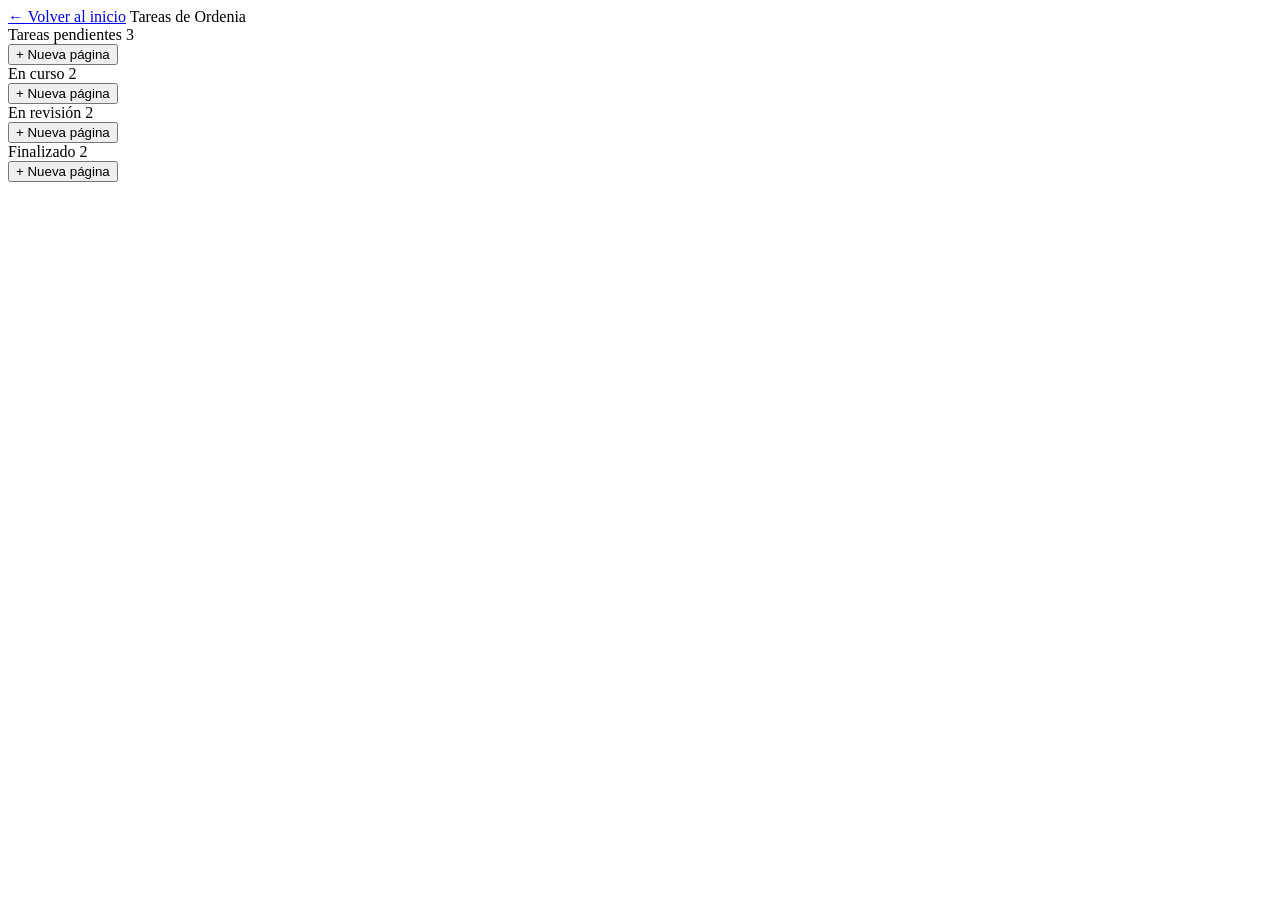
==== ordenar.html @ dc8abaaa "Add files via upload" ====
<!DOCTYPE html>
<html lang="es">
<head>
    <meta charset="UTF-8">
    <meta name="viewport" content="width=device-width, initial-scale=1.0">
    <link rel="stylesheet" href="./CSS/ordenia.css">
    <title>Ordenar - Ordenia</title>
</head>
<body class="ordenar-body">

    <nav class="nav-back">
        <a href="ordenia.html" class="btn-back">← Volver al inicio</a>
        <span class="board-title"> Tareas de Ordenia</span>
    </nav>

    <main class="kanban-container">
        
        <div class="kanban-column">
            <div class="column-header">
                <span class="dot purple"></span>
                <span class="column-title">Tareas pendientes</span>
                <span class="count" id="count-pendientes">3</span>
            </div>
            <div class="task-list" id="lista-pendientes">
                
                
               
            </div>
            <button class="btn-add-task" onclick="agregarTarea('lista-pendientes')">+ Nueva página</button>
        </div>

        <div class="kanban-column">
            <div class="column-header">
                <span class="dot yellow"></span>
                <span class="column-title">En curso</span>
                <span class="count" id="count-en-curso">2</span>
            </div>
            <div class="task-list" id="lista-en-curso">
     
            </div>
            <button class="btn-add-task" onclick="agregarTarea('lista-en-curso')">+ Nueva página</button>
        </div>

        <div class="kanban-column">
            <div class="column-header">
                <span class="dot blue"></span>
                <span class="column-title">En revisión</span>
                <span class="count" id="count-revision">2</span>
            </div>
            <div class="task-list" id="lista-revision">
                
            </div>
            <button class="btn-add-task" onclick="agregarTarea('lista-revision')">+ Nueva página</button>
        </div>

        <div class="kanban-column">
            <div class="column-header">
                <span class="dot green"></span>
                <span class="column-title">Finalizado</span>
                <span class="count" id="count-finalizado">2</span>
            </div>
            <div class="task-list" id="lista-finalizado">
                
                
            </div>
            <button class="btn-add-task" onclick="agregarTarea('lista-finalizado')">+ Nueva página</button>
        </div>

    </main>

    <script>
    // 1. Al cargar la página, recuperamos lo guardado
    document.addEventListener("DOMContentLoaded", () => {
        cargarTareas();
    });

    function agregarTarea(idColumna) {
        const nombreTarea = prompt("¿Qué tarea quieres agregar a Ordenia?");

        if (nombreTarea !== null && nombreTarea.trim() !== "") {
            crearElementoTarea(idColumna, nombreTarea);
            guardarEstado(); // Guardamos el cambio
        }
    }

    // Función separada para crear el cuadrito de tarea
    function crearElementoTarea(idColumna, texto) {
        const lista = document.getElementById(idColumna);
        const nuevaTarea = document.createElement("div");
        nuevaTarea.className = "task-card";
        nuevaTarea.innerHTML = `
            ${texto}
            <span class="delete-btn" onclick="eliminarTarea(this)">×</span>
        `;
        lista.appendChild(nuevaTarea);
        actualizarContador(idColumna);
    }

    function eliminarTarea(elemento) {
        if (confirm("¿Estás seguro de eliminar esta tarea?")) {
            const tarea = elemento.parentElement;
            const idColumna = tarea.parentElement.id;
            tarea.remove();
            actualizarContador(idColumna);
            guardarEstado(); // Guardamos el cambio tras borrar
        }
    }

    function actualizarContador(idColumna) {
        const lista = document.getElementById(idColumna);
        const columna = lista.parentElement;
        const contador = columna.querySelector('.count');
        contador.innerText = lista.children.length;
    }

    // --- FUNCIONES DE MEMORIA (LocalStorage) ---

    function guardarEstado() {
        const columnas = ["lista-pendientes", "lista-en-curso", "lista-revision", "lista-finalizado"];
        const datosParaGuardar = {};

        columnas.forEach(id => {
            const lista = document.getElementById(id);
            const tareas = Array.from(lista.querySelectorAll('.task-card')).map(t => t.innerText.replace('×', '').trim());
            datosParaGuardar[id] = tareas;
        });

        // Guardamos todo el objeto convertido a texto en la memoria del navegador
        localStorage.setItem("tareasOrdenia", JSON.stringify(datosParaGuardar));
    }

    function cargarTareas() {
        const datosGuardados = localStorage.getItem("tareasOrdenia");
        if (datosGuardados) {
            const datos = JSON.parse(datosGuardados);
            Object.keys(datos).forEach(idColumna => {
                datos[idColumna].forEach(textoTarea => {
                    crearElementoTarea(idColumna, textoTarea);
                });
            });
        }
    }
</script>

</body>
</html>
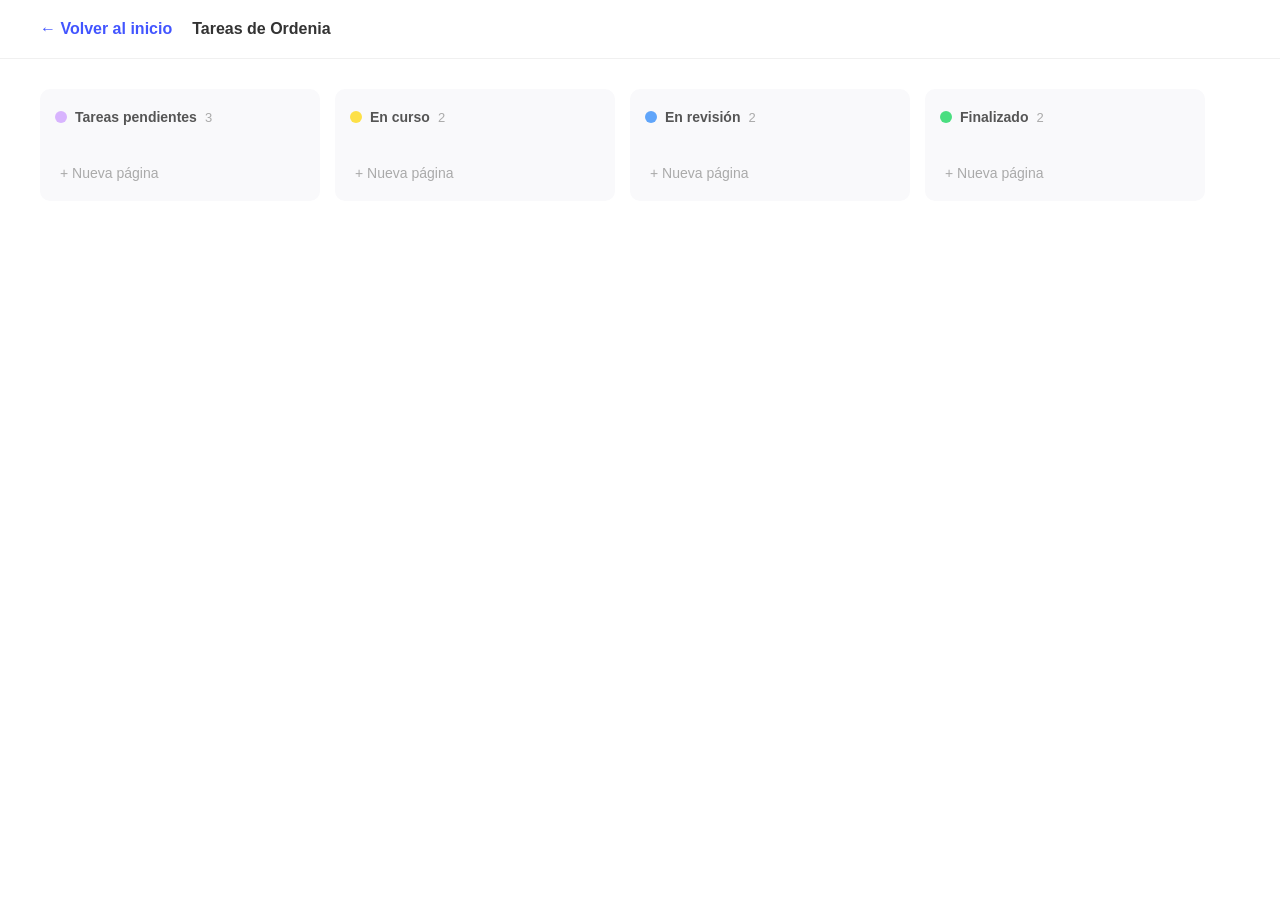
==== commit 466d146b: "Fix HTML encoding issues in ordenar.html" ====
--- a/ordenar.html
+++ b/ordenar.html
@@ -3,7 +3,7 @@
 <head>
     <meta charset="UTF-8">
     <meta name="viewport" content="width=device-width, initial-scale=1.0">
-    <link rel="stylesheet" href="./CSS/ordenia.css">
+    <link rel="stylesheet" href="ordenia.css">
     <title>Ordenar - Ordenia</title>
 </head>
 <body class="ordenar-body">
@@ -143,4 +143,4 @@
 </script>
 
 </body>
-</html>+</html>
--- a/ordenia.css
+++ b/ordenia.css
@@ -0,0 +1,435 @@
+/* Configuración General */
+* {
+    margin: 0;
+    padding: 0;
+    box-sizing: border-box;
+    font-family: Arial, sans-serif; /* Coursera usa una fuente similar a Source Sans Pro */
+}
+
+.hero-section {
+    background-color: #0056D2; /* Azul corporativo */
+    color: white;
+    padding: 60px 20px;
+    min-height: 500px;
+    display: flex;
+    align-items: center;
+    overflow: hidden;
+}
+
+.container {
+    max-width: 1100px;
+    margin: 0 auto;
+    display: flex;
+    justify-content: space-between;
+    align-items: center;
+    gap: 40px;
+}
+
+/* Estilo del Logo y Texto */
+.logo-plus {
+    display: flex;
+    align-items: center;
+    margin-bottom: 20px;
+}
+
+.brand {
+    font-size: 28px;
+    font-weight: bold;
+    letter-spacing: -1px;
+}
+
+.plus-badge {
+    background-color: white;
+    color: #0056D2;
+    font-weight: bold;
+    font-size: 12px;
+    padding: 2px 6px;
+    margin-left: 5px;
+    border-radius: 2px;
+}
+
+h1 {
+    font-size: 48px;
+    line-height: 1.1;
+    margin-bottom: 24px;
+    max-width: 600px;
+}
+
+.description {
+    font-size: 18px;
+    margin-bottom: 15px;
+}
+
+.promo-text {
+    font-size: 16px;
+    margin-bottom: 30px;
+}
+
+.old-price {
+    text-decoration: line-through;
+    opacity: 0.8;
+}
+
+/* Botón */
+.btn-save {
+    display: inline-block;
+    background-color: white;
+    color: #0056D2;
+    text-decoration: none;
+    padding: 15px 40px;
+    border-radius: 4px;
+    font-weight: bold;
+    transition: background 0.3s;
+}
+
+.btn-save:hover {
+    background-color: #f0f0f0;
+}
+
+/* Parte derecha (Imagen y etiqueta de precio) */
+.hero-image {
+    position: relative;
+    text-align: center;
+    margin-right: 30px;
+    margin-left: 50px;
+}
+
+.price-tag {
+    background-color: #00419e; /* Un azul más oscuro */
+    padding: 20px;
+    border-radius: 8px;
+    position: absolute;
+    bottom: -20px;
+    right: 0;
+    box-shadow: 0 10px 30px rgba(0,0,0,0.2);
+}
+
+.price-tag .strike {
+    text-decoration: line-through;
+    font-size: 14px;
+    display: block;
+}
+
+.price-tag h2 {
+    font-size: 32px;
+}
+
+.price-tag h2 span {
+    font-size: 16px;
+}
+
+/* Responsividad básica */
+@media (max-width: 768px) {
+    .container {
+        flex-direction: column;
+        text-align: center;
+    }
+    
+    h1 {
+        font-size: 32px;
+    }
+}
+
+* {
+    margin: 0;
+    padding: 0;
+    box-sizing: border-box;
+    font-family: 'Segoe UI', Tahoma, Geneva, Verdana, sans-serif;
+}
+
+body {
+    background-color: #f6f7fb;
+    padding: 50px 0;
+}
+
+/* Estilos del Encabezado */
+.header {
+    text-align: center;
+    max-width: 600px;
+    margin: 0 auto 50px auto;
+}
+
+.header h1 {
+    font-size: 36px;
+    margin-bottom: 15px;
+    color: #1a1d28;
+}
+
+.header p {
+    color: #45474e;
+    line-height: 1.5;
+    margin-bottom: 25px;
+}
+
+.actions {
+    display: flex;
+    flex-direction: column;
+    align-items: center;
+    gap: 15px;
+}
+
+.btn-primary {
+    background-color: #4255ff;
+    color: white;
+    padding: 12px 24px;
+    border-radius: 8px;
+    text-decoration: none;
+    font-weight: bold;
+    transition: 0.3s;
+}
+
+.btn-link {
+    color: #4255ff;
+    text-decoration: none;
+    font-weight: bold;
+    font-size: 14px;
+}
+
+/* Contenedor de Tarjetas */
+.cards-container {
+    display: flex;
+    justify-content: center;
+    gap: 20px;
+    flex-wrap: wrap;
+    padding: 0 20px;
+}
+.imagen1{
+    height: 200px;
+    width: 270px;
+}
+.imagen2{
+    height: 170px;
+    width: 170px;
+}
+.imagen3{
+    height: 170px;
+    width: 170px;
+}
+.imagen4{
+    height: 170px;
+    width: 170px;
+}
+/* Estilo Base de Tarjeta */
+.card {
+    width: 260px;
+    height: 380px;
+    border-radius: 20px;
+    padding: 25px 0 0 0;
+    display: flex;
+    flex-direction: column;
+    align-items: center;
+    overflow: hidden;
+    box-shadow: 0 4px 15px rgba(0,0,0,0.05);
+}
+
+.card h3 {
+    margin-bottom: 20px;
+    font-size: 22px;
+    color: #1a1d28;
+}
+
+.card-content {
+    background: white;
+    width: 85%;
+    height: 100%;
+    border-radius: 15px 15px 0 0;
+    box-shadow: 0 -5px 15px rgba(0,0,0,0.05);
+    display: flex;
+    justify-content: center;
+    align-items: center;
+    padding: 15px;
+}
+
+/* Colores específicos */
+.card-blue { background-color: #a8e6ff; }
+.card-purple { background-color: #4255ff; }
+.card-purple h3 { color: white; }
+.card-yellow { background-color: #ffcd1f; }
+.card-peach { background-color: #ffd1c1; }
+
+/* Mini componentes internos (decorativos) */
+.mini-flashcard {
+    border: 2px solid #edeff2;
+    padding: 20px;
+    border-radius: 10px;
+    font-size: 14px;
+    text-align: center;
+}
+
+.progress-circle {
+    width: 80px;
+    height: 80px;
+    border-radius: 50%;
+    border: 8px solid #edeff2;
+    border-top-color: #23b26d;
+    display: flex;
+    justify-content: center;
+    align-items: center;
+    font-weight: bold;
+}
+
+/* Responsividad */
+@media (max-width: 768px) {
+    .cards-container {
+        flex-direction: column;
+        align-items: center;
+    }
+}
+
+.card {
+    text-decoration: none; /* Quita el subrayado */
+    color: inherit;        /* Mantiene el color del texto original */
+    display: flex;
+    transition: transform 0.3s ease;
+}
+
+.card:hover {
+    transform: translateY(-10px); /* Efecto de levante */
+}
+
+
+
+.premium-tag {
+    position: absolute;
+    top: 10px;
+    right: 10px;
+    background: #ff4757;
+    color: white;
+    padding: 5px 10px;
+    border-radius: 5px;
+    font-size: 12px;
+    font-weight: bold;
+}
+
+/* Estilos para la página de Ordenar */
+.ordenar-body {
+    background-color: #ffffff; /* Fondo blanco como en la imagen */
+    padding: 0;
+}
+
+.nav-back {
+    padding: 20px 40px;
+    display: flex;
+    align-items: center;
+    gap: 20px;
+    border-bottom: 1px solid #f0f0f0;
+}
+
+.btn-back {
+    text-decoration: none;
+    color: #4255ff;
+    font-weight: bold;
+}
+
+.board-title {
+    font-weight: bold;
+    color: #333;
+}
+
+/* Contenedor del Tablero Kanban */
+.kanban-container {
+    display: flex;
+    gap: 15px;
+    padding: 30px 40px;
+    align-items: flex-start;
+    overflow-x: auto; /* Para que se pueda deslizar en móvil */
+}
+
+.kanban-column {
+    background-color: #f9f9fb; /* Gris muy clarito */
+    width: 280px;
+    border-radius: 10px;
+    padding: 10px;
+}
+
+.column-header {
+    display: flex;
+    align-items: center;
+    gap: 8px;
+    padding: 10px 5px;
+    margin-bottom: 10px;
+}
+
+.column-title {
+    font-weight: bold;
+    font-size: 14px;
+    color: #555;
+}
+
+.count {
+    color: #aaa;
+    font-size: 13px;
+}
+
+/* Puntos de colores */
+.dot { width: 12px; height: 12px; border-radius: 50%; }
+.purple { background-color: #d8b4fe; }
+.yellow { background-color: #fde047; }
+.blue { background-color: #60a5fa; }
+.green { background-color: #4ade80; }
+
+/* Tarjetas de Tareas */
+.task-card {
+    background: white;
+    padding: 12px;
+    border-radius: 8px;
+    margin-bottom: 8px;
+    box-shadow: 0 1px 3px rgba(0,0,0,0.1);
+    font-size: 14px;
+    color: #333;
+    cursor: grab;
+}
+
+.task-card:hover {
+    background-color: #f0f0f0;
+}
+
+/* Botón de añadir */
+.btn-add-task {
+    background: transparent;
+    border: none;
+    color: #aaa;
+    width: 100%;
+    text-align: left;
+    padding: 10px;
+    cursor: pointer;
+    font-size: 14px;
+}
+
+.btn-add-task:hover {
+    background: #eee;
+    border-radius: 5px;
+    color: #666;
+}
+.task-card {
+    position: relative;
+    padding-right: 35px; /* Deja espacio para la X */
+    display: flex;
+    justify-content: space-between;
+    align-items: center;
+    min-height: 40px;
+}
+
+.delete-btn {
+    cursor: pointer;
+    color: #ccc;
+    font-size: 20px;
+    font-weight: bold;
+    padding: 0 5px;
+    transition: color 0.2s;
+}
+
+.delete-btn:hover {
+    color: #ff4757;
+}
+
+.btn-add-task {
+    margin-top: 10px;
+    transition: all 0.2s;
+}
+
+.btn-add-task:hover {
+    color: #4255ff;
+    background-color: #f0f2ff;
+}
+
